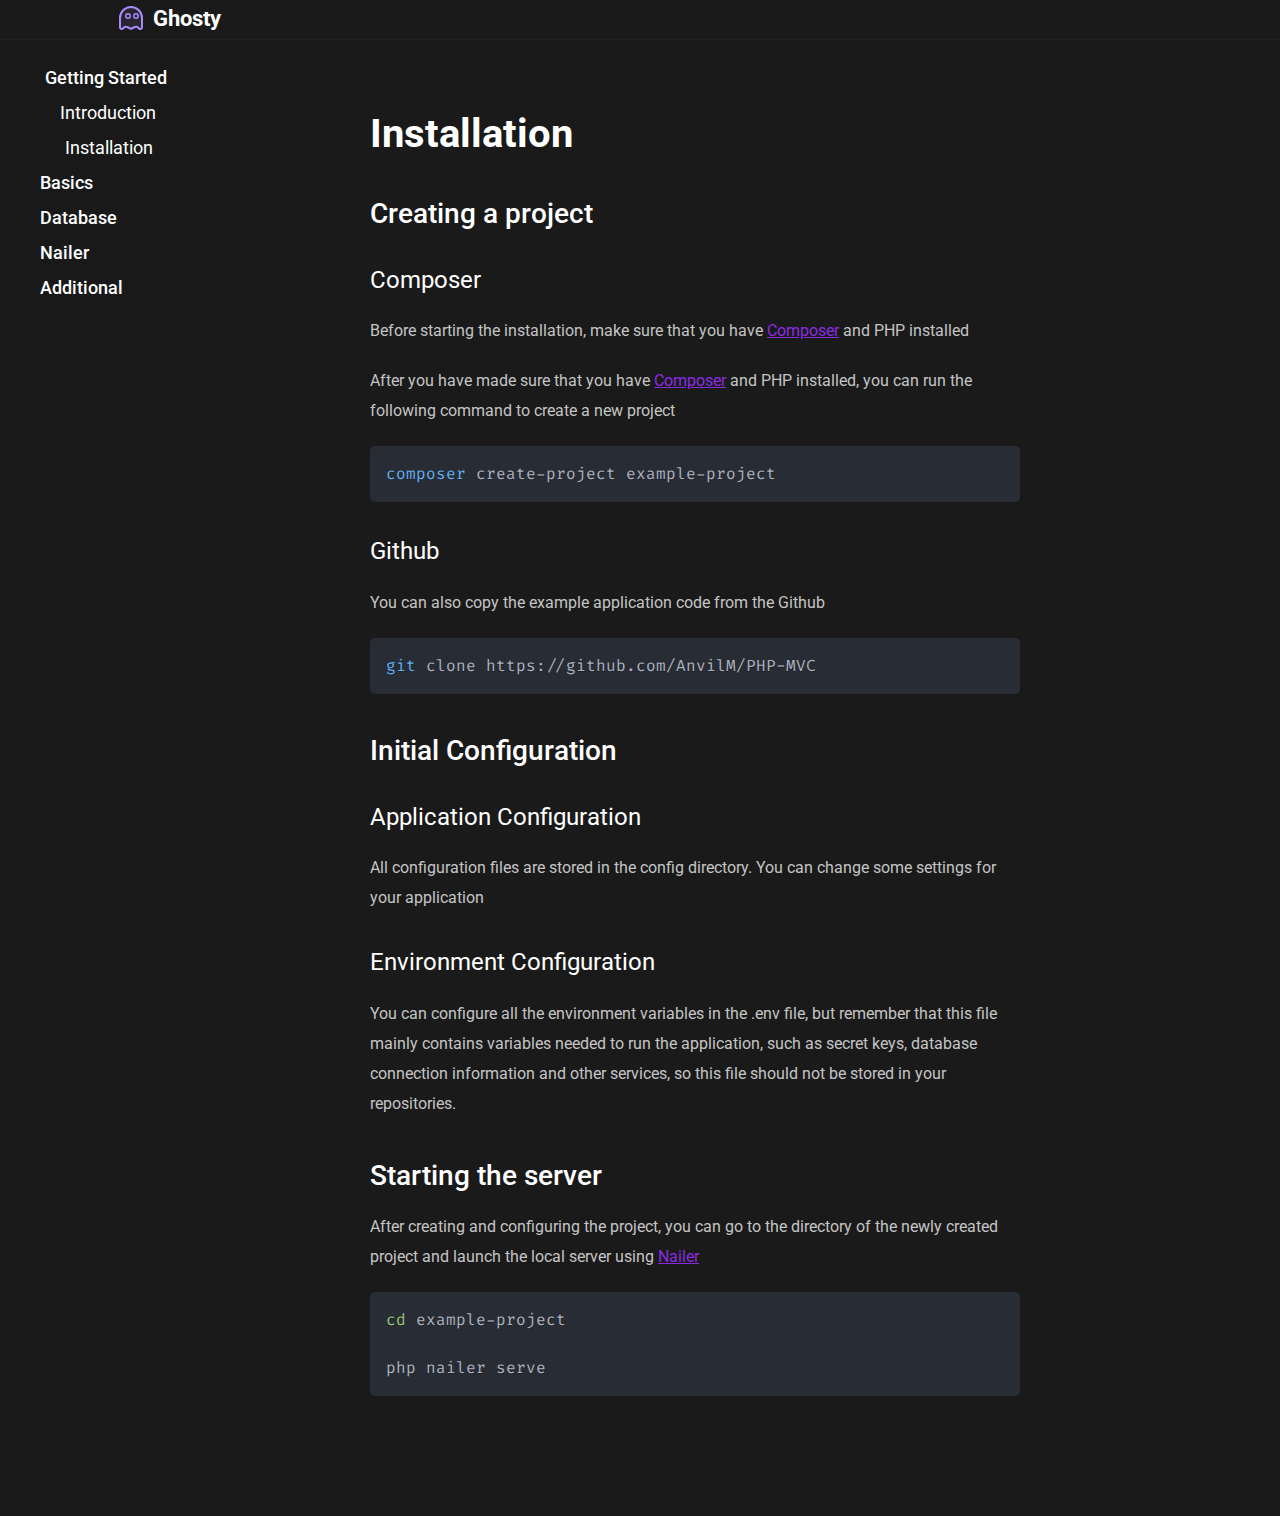
==== docs/GettingStarted/Installation.html @ 64a0e589 "🎉 Initial commit" ====
<!DOCTYPE html>
<html lang="en">
<head>
    <meta charset="UTF-8">
    <meta name="viewport" content="width=device-width, initial-scale=1.0">
    <title>Home</title>
    <!-- FONTS -->
    <!-- NUNITO FONT -->
    <link rel="preconnect" href="https://fonts.googleapis.com">
    <link rel="preconnect" href="https://fonts.gstatic.com" crossorigin>
    <link href="https://fonts.googleapis.com/css2?family=Nunito:wght@200;300;400;500;600;700;800;900;1000&display=swap" rel="stylesheet">

    <!-- FIRACODE FONT -->
    <link rel="preconnect" href="https://fonts.googleapis.com">
    <link rel="preconnect" href="https://fonts.gstatic.com" crossorigin>
    <link href="https://fonts.googleapis.com/css2?family=Fira+Code:wght@300;400;500;600;700&display=swap" rel="stylesheet">

    <!-- ROBOTO -->
    <link rel="preconnect" href="https://fonts.googleapis.com">
    <link rel="preconnect" href="https://fonts.gstatic.com" crossorigin>
    <link href="https://fonts.googleapis.com/css2?family=Roboto:wght@100;300;400;500;700;900&display=swap" rel="stylesheet">


    <!-- CSS -->

    
    <!-- MAIN -->
    <link rel="stylesheet" href="../../src/CSS/Main.css">
    <link rel="stylesheet" href="../../src/CSS/App/App.css">
    <link rel="stylesheet" href="../../src/CSS/App/Header.css">



    <link rel="stylesheet" href="../../src/CSS/App/Navbar.css">


    <!-- MARKUP -->
    <link rel="stylesheet" href="../../src/CSS/Markup/Main.css">
    <link rel="stylesheet" href="../../src/CSS/Markup/Text.css">
    <link rel="stylesheet" href="../../src/CSS/Markup/Elements.css">


    <!-- JS -->


    <!-- LIBS -->


    <!-- HIGHLIGHTS.JS -->
    <link href="../../src/libs/prism/prism.css" rel="stylesheet" />
    <script src="../../src/libs/prism/prism.js"></script>

    <!-- JQUERY -->
    <script src="../../src/libs/jquery.js"></script>



</head>
<body>
    <div class="root">

        <div class="app">

            <div class="header">
                <div class="wrapper">
                    <a href="../../index.html" class="logo">
                        <div class="icon"><img src="../../src/icons/logo.svg" alt=""></div>
                        <div class="title">Ghosty</div>
                    </a>
                </div>
            </div>



            <div class="main wrapper">

                <div class="nav-bar docs-nav-bar">

                    <div class="list active">
                        <div class="el title active">Getting Started</div>
                        <div class="content">
                            <a class="el" href="../../docs/GettingStarted/Introduction.html">Introduction</a>
                            <a class="el active" href="../../docs/GettingStarted/Installation.html">Installation</a>
                            
                        </div>
                    </div>

                    <div class="list">
                        <div class="el title">Basics</div>
                        <div class="content">
                            <a class="el" href="../../docs/Basics/Routing.html">Routing</a>
                            <a class="el" href="../../docs/Basics/Controllers.html">Controllers</a>
                            <a class="el" href="../../docs/Basics/Actions.html">Actions</a>
                            <a class="el" href="../../docs/Basics/Middlewares.html">Middlewares</a>
                            <a class="el" href="../../docs/Basics/Models.html">Models</a>
                        </div>
                    </div>

                    <div class="list">
                        <div class="list">
                        <div class="el title">Database</div>
                        <div class="content">
                            <a class="el" href="../../docs/Database/QueryBuilder.html">Query Builder</a>
                        </div>
                    </div>
                    </div>

                    <div class="list">
                        <div class="el title">Nailer</div>
                        <div class="content">
                            <a class="el" href="../../docs/Nailer/Introduction.html">Introduction</a>
                            <a class="el" href="../../docs/Nailer/Commands.html">Commands</a>
                        </div>
                    </div>

                    <div class="list">
                        <div class="el title">Additional</div>
                        <div class="content">
                            <a class="el" href="../../docs/Additional/Helpers.html">Helpers</a>
                        </div>
                    </div>
                    

                </div>
    
    
    
    
    
    
                <div class="page">
                    <div class="content" id="content">
                        <h1 class="h-anchor"><a name="Installation" href="#Installation">Installation</a></h1>

                        <h2 class="h-anchor"><a name="Creating-a-project" href="#Creating-a-project">Creating a project</a></h2>
                        <h3 class="h-anchor"><a name="Composer" href="#Composer">Composer</a></h3>

                        <p>Before starting the installation, make sure that you have <a href="http://getcomposer.org/">Composer</a> and PHP installed</p>

                        <p>After you have made sure that you have <a href="http://getcomposer.org/">Composer</a> and PHP installed, you can run the following command to create a new project</p>

                        <pre><code class="language-bash code">composer create-project example-project</code></pre>


                        <h3 class="h-anchor"><a name="Github" href="#Github">Github</a></h3>

                        <p>You can also copy the example application code from the Github</p>

                        <pre><code class="language-bash code">git clone https://github.com/AnvilM/PHP-MVC</code></pre>


                        <h2 class="h-anchor"><a name="Initial-Configuration" href="#Initial-Configuration">Initial Configuration</a></h2>


                        <h3 class="h-anchor"><a name="Application-Configuration" href="#Application-Configuration">Application Configuration</a></h3>

                        <p>All configuration files are stored in the config directory. You can change some settings for your application</p>


                        <h3 class="h-anchor"><a name="Environment-Configuration" href="#Environment-Configuration">Environment Configuration</a></h3>

                        <p>You can configure all the environment variables in the .env file, but remember that this file mainly contains variables needed to run the application, such as secret keys, database connection information and other services, so this file should not be stored in your repositories.</p>






                        <h2 class="h-anchor"><a name="Starting-the-server" href="#Starting-the-server">Starting the server</a></h2>

                        <p>After creating and configuring the project, you can go to the directory of the newly created project and launch the local server using <a href="../../docs/Nailer/Introduction.html">Nailer</a></p>

<pre><code class="language-bash code">cd example-project

php nailer serve
</code></pre>

                        
                    </div>
                </div>
    
    
            </div>
        </div>
    </div>



    
</body>
    <!-- JS -->


    <!-- FILES -->
    <script src="../../src/JS/Main.js"></script>

</html>
---- src/CSS/Main.css ----
body{
    margin: 0;
    overflow-x: hidden;
}

*{
    text-decoration: none;

    font-family: 'Roboto', sans-serif;

    color: #fff;

    box-sizing: border-box;

    list-style: none;
}

.root{
    min-height: 100vh;
    min-width: 100vw;

    height: 100%;
    width: 100%;

    background-color: #1a1a1a;

    display: flex;
    
}

.root > .app{
    min-height: 100vh;
    min-width: 100vw;

    height: 100%;
    width: 1140px;

    display: flex;
    flex-direction: column;
    align-items: center;
}

.wrapper{
    max-width: 1240px;
    width: 100%;
}


.root > .app > .main{
    display: flex;
}

.page > .content .h-anchor::after{
    content: "";
    display: inline-block;
    vertical-align: middle;
    width: 30px;
    height: 30px;
    margin-left: 0.3em;
    background: url('../icons/link.svg') no-repeat center / contain;
    opacity: 0;

    transition: .1s ease-out;
}

.page > .content .h-anchor:hover::after{
    opacity: 0.7;
}
---- src/CSS/App/App.css ----
.app > .header{
    height: 40px;
    width: 100%;
    
    display: flex;
    justify-content: center;

    border-bottom: 1px solid #212121;
}



.app > .main > .page{
    max-width: 650px;
    margin-left: 50px;
    margin-right: 50px;
    width: auto;
}


.app > .main > .page > .content{

    padding-bottom: 100px;
    padding-top: 20px;
}

.app > .main > .page > .content::-webkit-scrollbar {
    display: none;
}

.app > .main > .page > .content > *{
    margin-top: 20px;
    margin-bottom: 20px;
}

  @media (max-width: 870px) {
    .app > .main > .nav-bar.docs-nav-bar{
        display: none;
    }
  }
---- src/CSS/App/Header.css ----
.app > .header > .wrapper{
    display: flex;
    justify-content: space-between;
    align-items: center;
}

.app > .header > .wrapper > *{
    display: flex;
    justify-content: center;
}

.app > .header > .wrapper > .logo{
    max-width: 300px;
    width: 100%;
}


.app > .header > .wrapper > .logo > .title{
    font-size: 22px;
    font-weight: 700;
    margin-left: 10px;
}
---- src/CSS/App/Navbar.css ----
.app > .main > .nav-bar{
    min-width: 300px;
    width: 300px;
    padding-top: 20px;

    font-size: 18px;

    padding-left: 20px;
    padding-right: 20px;

    background: rgb(25,25,25);
    background: linear-gradient(180deg, rgba(25,25,25,1) 80%, rgba(25,25,25,0) 100%);

    height: min-content;
    padding-bottom: 100px;

    user-select: none;
}

.app > .main > .nav-bar .list{
    display: flex;
    flex-direction: column;
}



.app > .main > .nav-bar .list > .content{
    display: none;
    padding-left: 20px;
    margin: 0;
}

.app > .main > .nav-bar .list > .title{
    font-weight: 500;
}


.app > .main > .nav-bar .list.active > .content{
    display: block;
}


.app > .main > .nav-bar .el{

    height: 35px;

    display: flex;
    align-items: center;

    transition: .1s ease-out;

    cursor: pointer;
}
.app > .main > .nav-bar .el:hover{
    transform: translateX(5px);
}

.app > .main > .nav-bar .el.active{
    transform: translateX(5px);
}
---- src/CSS/Markup/Main.css ----
.page > .content > *{
    margin: 0;
}
---- src/CSS/Markup/Text.css ----
.page > .content h1{
    font-size: 40px;
    font-weight: 700;

    padding-top: 30px;
}

.page > .content h2{
    font-size: 28px;
    font-weight: 500;
    padding-top: 20px;

}

.page > .content h3{
    font-size: 24px;
    font-weight: 400;
    padding-top: 15px;

}


.page > .content p{
    line-height: 30px;
    color: #c4c4c4;
}

.page > .content p a{
    text-decoration: underline;
    color: blueviolet;
}
---- src/CSS/Markup/Elements.css ----
/* CODE */


.page > .content pre > code.code{
    border-radius: 10px;
    font-size: 16px;

    width: 100%;
}

.page > .content pre > code.code *{
    font-family: 'Fira Code', monospace;
}
---- src/libs/prism/prism.css ----
/**
 * One Dark theme for prism.js
 * Based on Atom's One Dark theme: https://github.com/atom/atom/tree/master/packages/one-dark-syntax
 */

/**
 * One Dark colours (accurate as of commit 8ae45ca on 6 Sep 2018)
 * From colors.less
 * --mono-1: hsl(220, 14%, 71%);
 * --mono-2: hsl(220, 9%, 55%);
 * --mono-3: hsl(220, 10%, 40%);
 * --hue-1: hsl(187, 47%, 55%);
 * --hue-2: hsl(207, 82%, 66%);
 * --hue-3: hsl(286, 60%, 67%);
 * --hue-4: hsl(95, 38%, 62%);
 * --hue-5: hsl(355, 65%, 65%);
 * --hue-5-2: hsl(5, 48%, 51%);
 * --hue-6: hsl(29, 54%, 61%);
 * --hue-6-2: hsl(39, 67%, 69%);
 * --syntax-fg: hsl(220, 14%, 71%);
 * --syntax-bg: hsl(220, 13%, 18%);
 * --syntax-gutter: hsl(220, 14%, 45%);
 * --syntax-guide: hsla(220, 14%, 71%, 0.15);
 * --syntax-accent: hsl(220, 100%, 66%);
 * From syntax-variables.less
 * --syntax-selection-color: hsl(220, 13%, 28%);
 * --syntax-gutter-background-color-selected: hsl(220, 13%, 26%);
 * --syntax-cursor-line: hsla(220, 100%, 80%, 0.04);
 */

 code[class*="language-"],
 pre[class*="language-"] {
     background: hsl(220, 13%, 18%);
     color: hsl(220, 14%, 71%);
     text-shadow: 0 1px rgba(0, 0, 0, 0.3);
     font-family: "Fira Code", "Fira Mono", Menlo, Consolas, "DejaVu Sans Mono", monospace;
     direction: ltr;
     text-align: left;
     white-space: pre;
     word-spacing: normal;
     word-break: normal;
     line-height: 1.5;
     -moz-tab-size: 2;
     -o-tab-size: 2;
     tab-size: 2;
     -webkit-hyphens: none;
     -moz-hyphens: none;
     -ms-hyphens: none;
     hyphens: none;
 }
 
 /* Selection */
 code[class*="language-"]::-moz-selection,
 code[class*="language-"] *::-moz-selection,
 pre[class*="language-"] *::-moz-selection {
     background: hsl(220, 13%, 28%);
     color: inherit;
     text-shadow: none;
 }
 
 code[class*="language-"]::selection,
 code[class*="language-"] *::selection,
 pre[class*="language-"] *::selection {
     background: hsl(220, 13%, 28%);
     color: inherit;
     text-shadow: none;
 }
 
 /* Code blocks */
 pre[class*="language-"] {
     padding: 1em;
     margin: 0.5em 0;
     overflow: auto;
     border-radius: 0.3em;
 }
 
 /* Inline code */
 :not(pre) > code[class*="language-"] {
     padding: 0.2em 0.3em;
     border-radius: 0.3em;
     white-space: normal;
 }
 
 /* Print */
 @media print {
     code[class*="language-"],
     pre[class*="language-"] {
         text-shadow: none;
     }
 }
 
 .token.comment,
 .token.prolog,
 .token.cdata {
     color: hsl(220, 10%, 40%);
 }
 
 .token.doctype,
 .token.punctuation,
 .token.entity {
     color: hsl(220, 14%, 71%);
 }
 
 .token.attr-name,
 .token.class-name,
 .token.boolean,
 .token.constant,
 .token.number,
 .token.atrule {
     color: hsl(29, 54%, 61%);
 }
 
 .token.keyword {
     color: hsl(286, 60%, 67%);
 }
 
 .token.property,
 .token.tag,
 .token.symbol,
 .token.deleted,
 .token.important {
     color: hsl(355, 65%, 65%);
 }
 
 .token.selector,
 .token.string,
 .token.char,
 .token.builtin,
 .token.inserted,
 .token.regex,
 .token.attr-value,
 .token.attr-value > .token.punctuation {
     color: hsl(95, 38%, 62%);
 }
 
 .token.variable,
 .token.operator,
 .token.function {
     color: hsl(207, 82%, 66%);
 }
 
 .token.url {
     color: hsl(187, 47%, 55%);
 }
 
 /* HTML overrides */
 .token.attr-value > .token.punctuation.attr-equals,
 .token.special-attr > .token.attr-value > .token.value.css {
     color: hsl(220, 14%, 71%);
 }
 
 /* CSS overrides */
 .language-css .token.selector {
     color: hsl(355, 65%, 65%);
 }
 
 .language-css .token.property {
     color: hsl(220, 14%, 71%);
 }
 
 .language-css .token.function,
 .language-css .token.url > .token.function {
     color: hsl(187, 47%, 55%);
 }
 
 .language-css .token.url > .token.string.url {
     color: hsl(95, 38%, 62%);
 }
 
 .language-css .token.important,
 .language-css .token.atrule .token.rule {
     color: hsl(286, 60%, 67%);
 }
 
 /* JS overrides */
 .language-javascript .token.operator {
     color: hsl(286, 60%, 67%);
 }
 
 .language-javascript .token.template-string > .token.interpolation > .token.interpolation-punctuation.punctuation {
     color: hsl(5, 48%, 51%);
 }
 
 /* JSON overrides */
 .language-json .token.operator {
     color: hsl(220, 14%, 71%);
 }
 
 .language-json .token.null.keyword {
     color: hsl(29, 54%, 61%);
 }
 
 /* MD overrides */
 .language-markdown .token.url,
 .language-markdown .token.url > .token.operator,
 .language-markdown .token.url-reference.url > .token.string {
     color: hsl(220, 14%, 71%);
 }
 
 .language-markdown .token.url > .token.content {
     color: hsl(207, 82%, 66%);
 }
 
 .language-markdown .token.url > .token.url,
 .language-markdown .token.url-reference.url {
     color: hsl(187, 47%, 55%);
 }
 
 .language-markdown .token.blockquote.punctuation,
 .language-markdown .token.hr.punctuation {
     color: hsl(220, 10%, 40%);
     font-style: italic;
 }
 
 .language-markdown .token.code-snippet {
     color: hsl(95, 38%, 62%);
 }
 
 .language-markdown .token.bold .token.content {
     color: hsl(29, 54%, 61%);
 }
 
 .language-markdown .token.italic .token.content {
     color: hsl(286, 60%, 67%);
 }
 
 .language-markdown .token.strike .token.content,
 .language-markdown .token.strike .token.punctuation,
 .language-markdown .token.list.punctuation,
 .language-markdown .token.title.important > .token.punctuation {
     color: hsl(355, 65%, 65%);
 }
 
 /* General */
 .token.bold {
     font-weight: bold;
 }
 
 .token.comment,
 .token.italic {
     font-style: italic;
 }
 
 .token.entity {
     cursor: help;
 }
 
 .token.namespace {
     opacity: 0.8;
 }
 
 /* Plugin overrides */
 /* Selectors should have higher specificity than those in the plugins' default stylesheets */
 
 /* Show Invisibles plugin overrides */
 .token.token.tab:not(:empty):before,
 .token.token.cr:before,
 .token.token.lf:before,
 .token.token.space:before {
     color: hsla(220, 14%, 71%, 0.15);
     text-shadow: none;
 }
 
 /* Toolbar plugin overrides */
 /* Space out all buttons and move them away from the right edge of the code block */
 div.code-toolbar > .toolbar.toolbar > .toolbar-item {
     margin-right: 0.4em;
 }
 
 /* Styling the buttons */
 div.code-toolbar > .toolbar.toolbar > .toolbar-item > button,
 div.code-toolbar > .toolbar.toolbar > .toolbar-item > a,
 div.code-toolbar > .toolbar.toolbar > .toolbar-item > span {
     background: hsl(220, 13%, 26%);
     color: hsl(220, 9%, 55%);
     padding: 0.1em 0.4em;
     border-radius: 0.3em;
 }
 
 div.code-toolbar > .toolbar.toolbar > .toolbar-item > button:hover,
 div.code-toolbar > .toolbar.toolbar > .toolbar-item > button:focus,
 div.code-toolbar > .toolbar.toolbar > .toolbar-item > a:hover,
 div.code-toolbar > .toolbar.toolbar > .toolbar-item > a:focus,
 div.code-toolbar > .toolbar.toolbar > .toolbar-item > span:hover,
 div.code-toolbar > .toolbar.toolbar > .toolbar-item > span:focus {
     background: hsl(220, 13%, 28%);
     color: hsl(220, 14%, 71%);
 }
 
 /* Line Highlight plugin overrides */
 /* The highlighted line itself */
 .line-highlight.line-highlight {
     background: hsla(220, 100%, 80%, 0.04);
 }
 
 /* Default line numbers in Line Highlight plugin */
 .line-highlight.line-highlight:before,
 .line-highlight.line-highlight[data-end]:after {
     background: hsl(220, 13%, 26%);
     color: hsl(220, 14%, 71%);
     padding: 0.1em 0.6em;
     border-radius: 0.3em;
     box-shadow: 0 2px 0 0 rgba(0, 0, 0, 0.2); /* same as Toolbar plugin default */
 }
 
 /* Hovering over a linkable line number (in the gutter area) */
 /* Requires Line Numbers plugin as well */
 pre[id].linkable-line-numbers.linkable-line-numbers span.line-numbers-rows > span:hover:before {
     background-color: hsla(220, 100%, 80%, 0.04);
 }
 
 /* Line Numbers and Command Line plugins overrides */
 /* Line separating gutter from coding area */
 .line-numbers.line-numbers .line-numbers-rows,
 .command-line .command-line-prompt {
     border-right-color: hsla(220, 14%, 71%, 0.15);
 }
 
 /* Stuff in the gutter */
 .line-numbers .line-numbers-rows > span:before,
 .command-line .command-line-prompt > span:before {
     color: hsl(220, 14%, 45%);
 }
 
 /* Match Braces plugin overrides */
 /* Note: Outline colour is inherited from the braces */
 .rainbow-braces .token.token.punctuation.brace-level-1,
 .rainbow-braces .token.token.punctuation.brace-level-5,
 .rainbow-braces .token.token.punctuation.brace-level-9 {
     color: hsl(355, 65%, 65%);
 }
 
 .rainbow-braces .token.token.punctuation.brace-level-2,
 .rainbow-braces .token.token.punctuation.brace-level-6,
 .rainbow-braces .token.token.punctuation.brace-level-10 {
     color: hsl(95, 38%, 62%);
 }
 
 .rainbow-braces .token.token.punctuation.brace-level-3,
 .rainbow-braces .token.token.punctuation.brace-level-7,
 .rainbow-braces .token.token.punctuation.brace-level-11 {
     color: hsl(207, 82%, 66%);
 }
 
 .rainbow-braces .token.token.punctuation.brace-level-4,
 .rainbow-braces .token.token.punctuation.brace-level-8,
 .rainbow-braces .token.token.punctuation.brace-level-12 {
     color: hsl(286, 60%, 67%);
 }
 
 /* Diff Highlight plugin overrides */
 /* Taken from https://github.com/atom/github/blob/master/styles/variables.less */
 pre.diff-highlight > code .token.token.deleted:not(.prefix),
 pre > code.diff-highlight .token.token.deleted:not(.prefix) {
     background-color: hsla(353, 100%, 66%, 0.15);
 }
 
 pre.diff-highlight > code .token.token.deleted:not(.prefix)::-moz-selection,
 pre.diff-highlight > code .token.token.deleted:not(.prefix) *::-moz-selection,
 pre > code.diff-highlight .token.token.deleted:not(.prefix)::-moz-selection,
 pre > code.diff-highlight .token.token.deleted:not(.prefix) *::-moz-selection {
     background-color: hsla(353, 95%, 66%, 0.25);
 }
 
 pre.diff-highlight > code .token.token.deleted:not(.prefix)::selection,
 pre.diff-highlight > code .token.token.deleted:not(.prefix) *::selection,
 pre > code.diff-highlight .token.token.deleted:not(.prefix)::selection,
 pre > code.diff-highlight .token.token.deleted:not(.prefix) *::selection {
     background-color: hsla(353, 95%, 66%, 0.25);
 }
 
 pre.diff-highlight > code .token.token.inserted:not(.prefix),
 pre > code.diff-highlight .token.token.inserted:not(.prefix) {
     background-color: hsla(137, 100%, 55%, 0.15);
 }
 
 pre.diff-highlight > code .token.token.inserted:not(.prefix)::-moz-selection,
 pre.diff-highlight > code .token.token.inserted:not(.prefix) *::-moz-selection,
 pre > code.diff-highlight .token.token.inserted:not(.prefix)::-moz-selection,
 pre > code.diff-highlight .token.token.inserted:not(.prefix) *::-moz-selection {
     background-color: hsla(135, 73%, 55%, 0.25);
 }
 
 pre.diff-highlight > code .token.token.inserted:not(.prefix)::selection,
 pre.diff-highlight > code .token.token.inserted:not(.prefix) *::selection,
 pre > code.diff-highlight .token.token.inserted:not(.prefix)::selection,
 pre > code.diff-highlight .token.token.inserted:not(.prefix) *::selection {
     background-color: hsla(135, 73%, 55%, 0.25);
 }
 
 /* Previewers plugin overrides */
 /* Based on https://github.com/atom-community/atom-ide-datatip/blob/master/styles/atom-ide-datatips.less and https://github.com/atom/atom/blob/master/packages/one-dark-ui */
 /* Border around popup */
 .prism-previewer.prism-previewer:before,
 .prism-previewer-gradient.prism-previewer-gradient div {
     border-color: hsl(224, 13%, 17%);
 }
 
 /* Angle and time should remain as circles and are hence not included */
 .prism-previewer-color.prism-previewer-color:before,
 .prism-previewer-gradient.prism-previewer-gradient div,
 .prism-previewer-easing.prism-previewer-easing:before {
     border-radius: 0.3em;
 }
 
 /* Triangles pointing to the code */
 .prism-previewer.prism-previewer:after {
     border-top-color: hsl(224, 13%, 17%);
 }
 
 .prism-previewer-flipped.prism-previewer-flipped.after {
     border-bottom-color: hsl(224, 13%, 17%);
 }
 
 /* Background colour within the popup */
 .prism-previewer-angle.prism-previewer-angle:before,
 .prism-previewer-time.prism-previewer-time:before,
 .prism-previewer-easing.prism-previewer-easing {
     background: hsl(219, 13%, 22%);
 }
 
 /* For angle, this is the positive area (eg. 90deg will display one quadrant in this colour) */
 /* For time, this is the alternate colour */
 .prism-previewer-angle.prism-previewer-angle circle,
 .prism-previewer-time.prism-previewer-time circle {
     stroke: hsl(220, 14%, 71%);
     stroke-opacity: 1;
 }
 
 /* Stroke colours of the handle, direction point, and vector itself */
 .prism-previewer-easing.prism-previewer-easing circle,
 .prism-previewer-easing.prism-previewer-easing path,
 .prism-previewer-easing.prism-previewer-easing line {
     stroke: hsl(220, 14%, 71%);
 }
 
 /* Fill colour of the handle */
 .prism-previewer-easing.prism-previewer-easing circle {
     fill: transparent;
 }
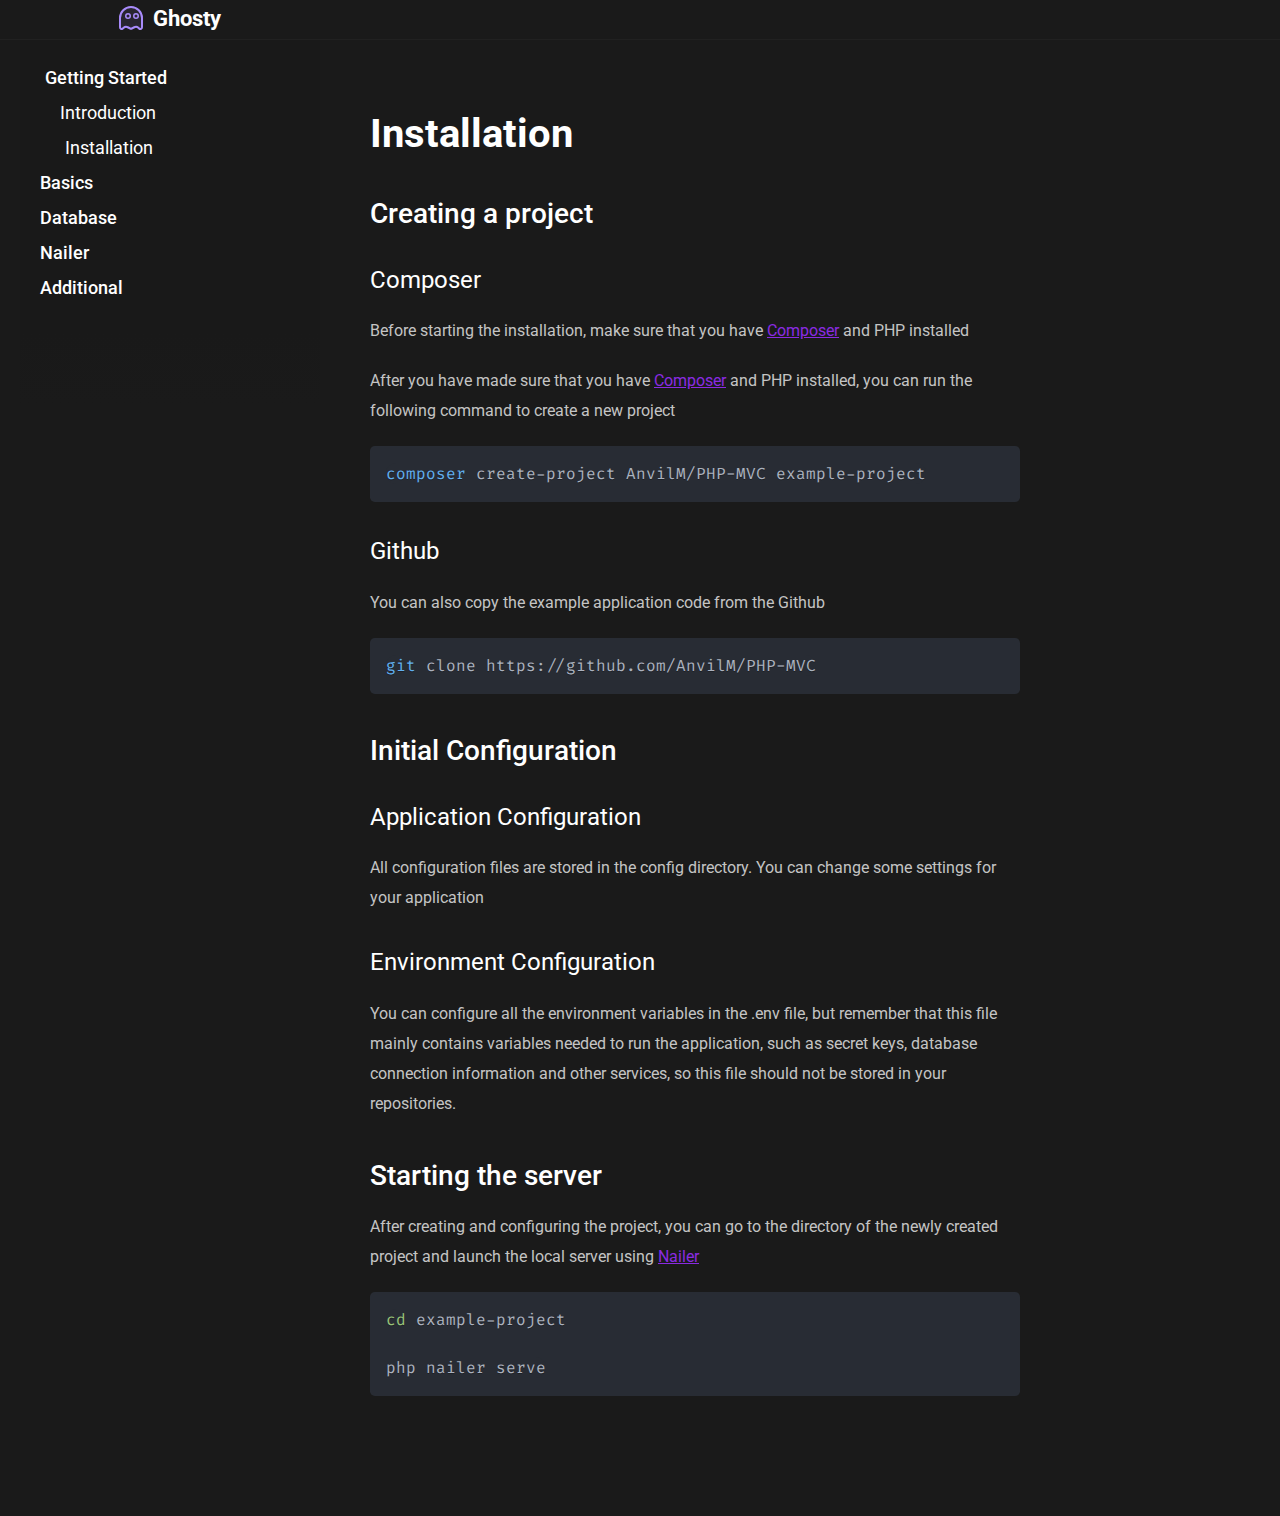
==== commit b62fe54e: "Update Installation.html" ====
--- a/docs/GettingStarted/Installation.html
+++ b/docs/GettingStarted/Installation.html
@@ -139,7 +139,7 @@
 
                         <p>After you have made sure that you have <a href="http://getcomposer.org/">Composer</a> and PHP installed, you can run the following command to create a new project</p>
 
-                        <pre><code class="language-bash code">composer create-project example-project</code></pre>
+                        <pre><code class="language-bash code">composer create-project AnvilM/PHP-MVC example-project</code></pre>
 
 
                         <h3 class="h-anchor"><a name="Github" href="#Github">Github</a></h3>
@@ -194,4 +194,4 @@
     <!-- FILES -->
     <script src="../../src/JS/Main.js"></script>
 
-</html>+</html>
